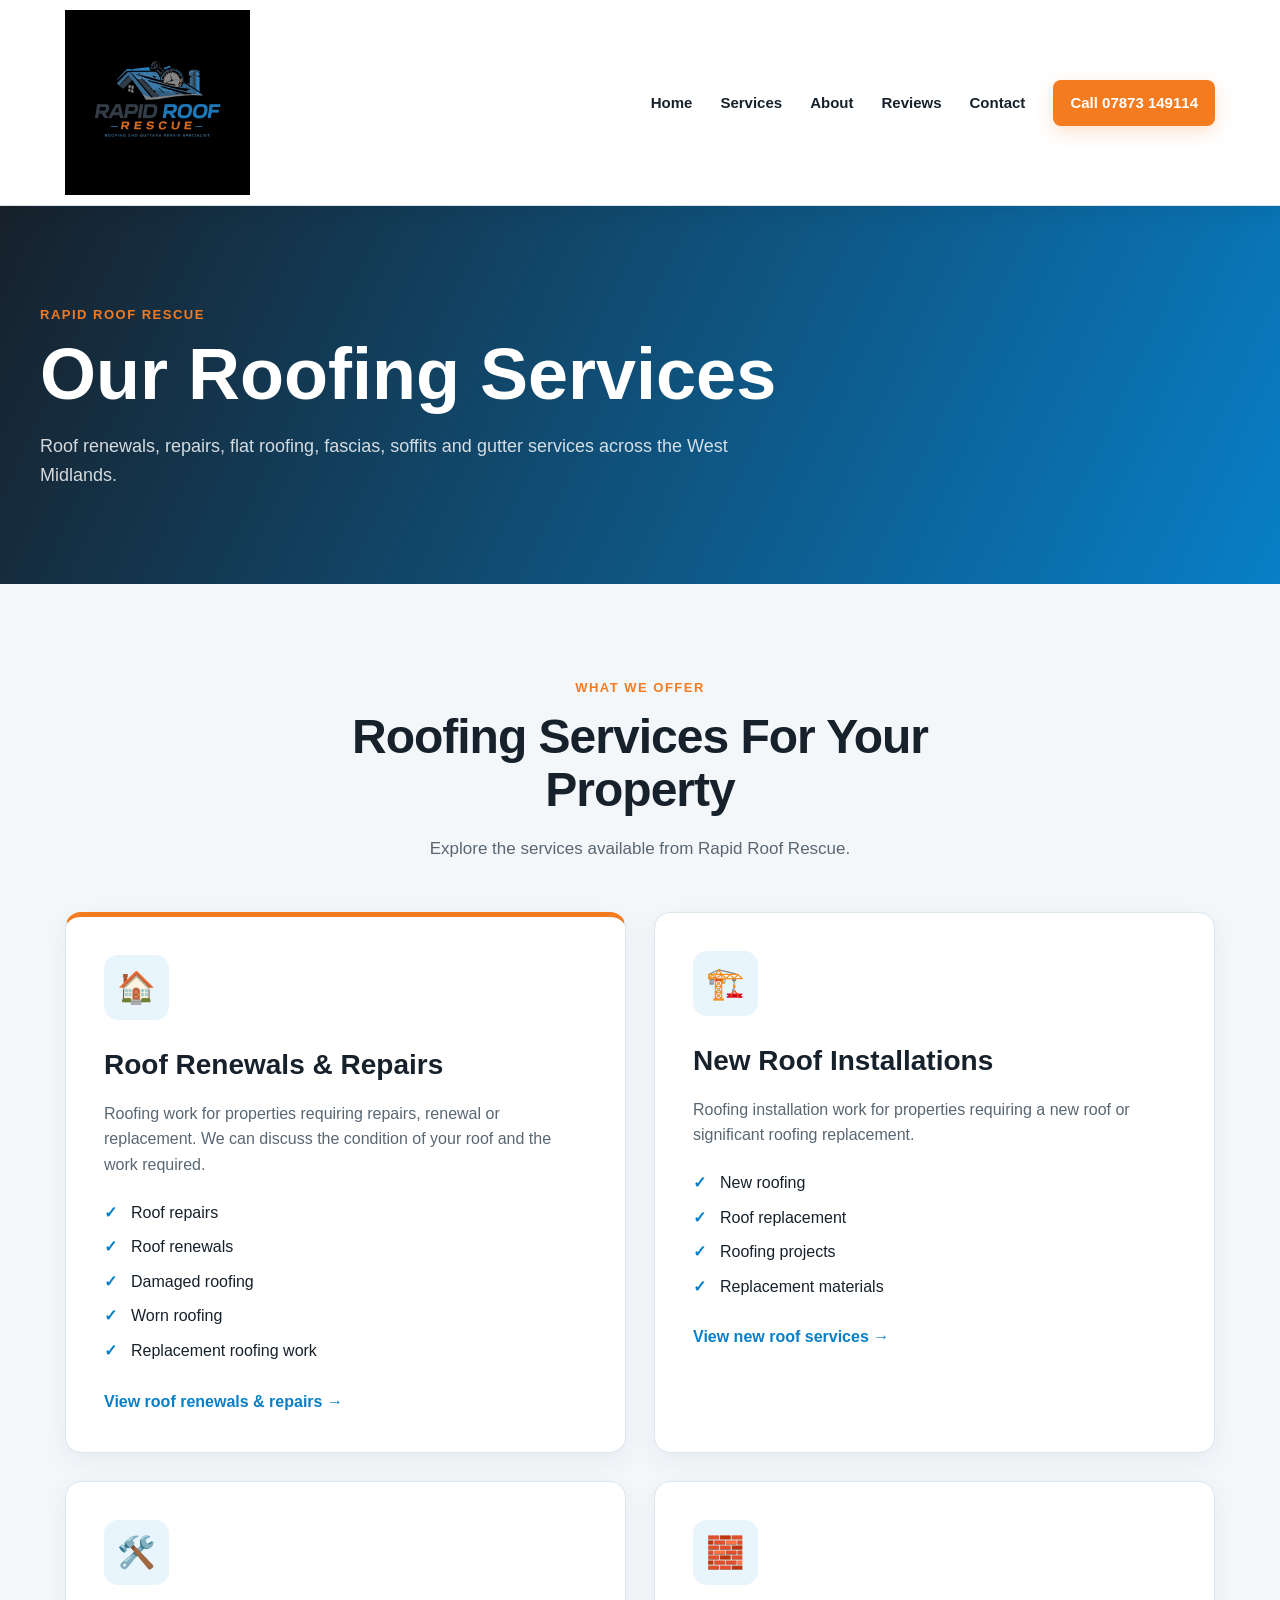
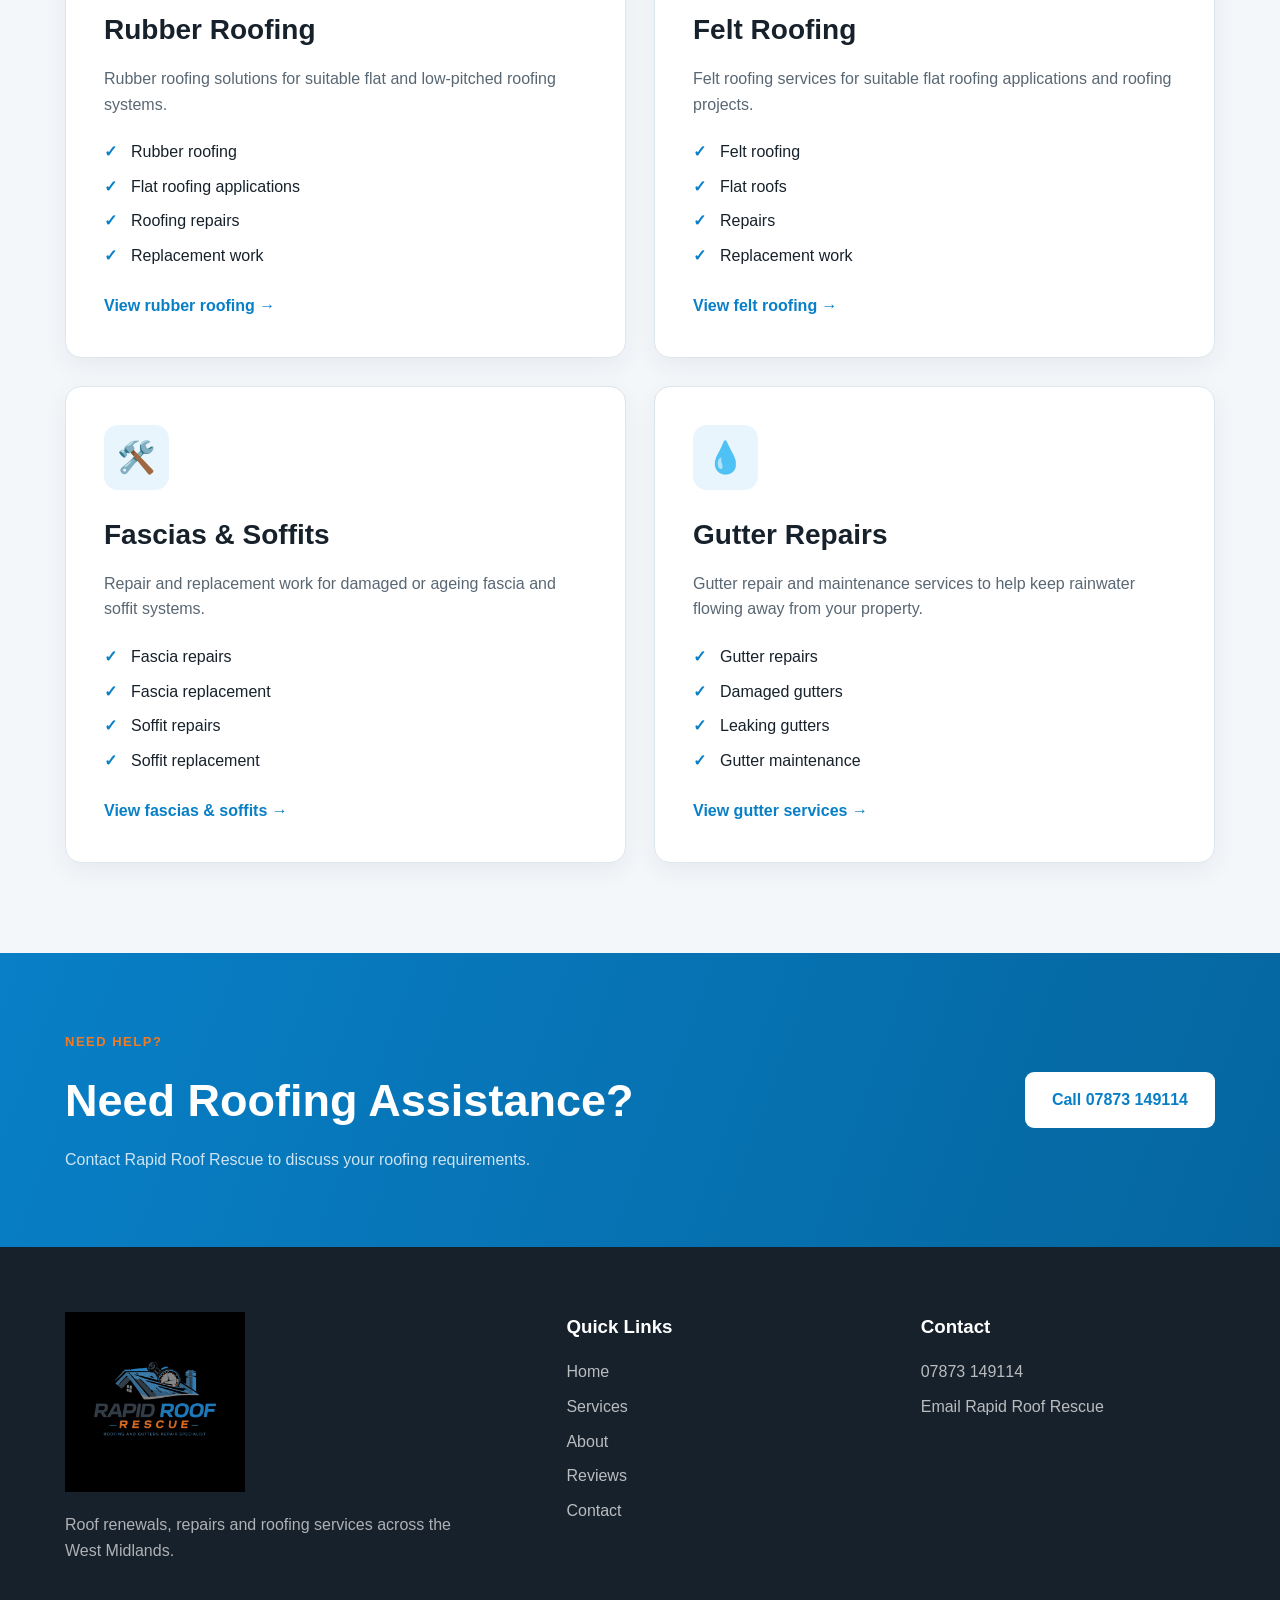
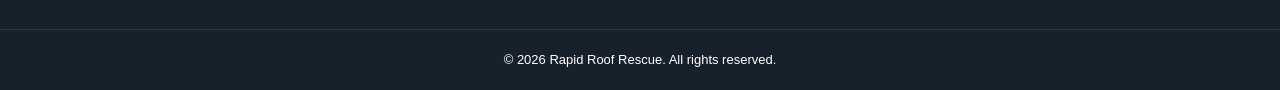
==== services.html @ 48edfb1f "Create services.html for roofing service details Added a new services page with detailed roofing ser" ====
<!DOCTYPE html>
<html lang="en">
<head>

  <meta charset="UTF-8">

  <meta
    name="viewport"
    content="width=device-width, initial-scale=1.0"
  >

  <meta
    name="description"
    content="Rapid Roof Rescue roof renewals, repairs, rubber roofing, felt roofing, fascias, soffits and gutter services across the West Midlands."
  >

  <meta
    name="theme-color"
    content="#087fc7"
  >

  <title>
    Services | Rapid Roof Rescue
  </title>

  <link rel="stylesheet" href="style.css">

  <style>

    /* ==========================================
       SERVICES PAGE
    ========================================== */

    .services-page-hero {
      background:
        linear-gradient(
          115deg,
          #17212b,
          #087fc7
        );

      color: white;

      padding: 95px 25px;
    }


    .services-page-hero-inner {
      max-width: 1200px;

      margin: auto;
    }


    .services-page-hero .section-label {
      color: #f47b20;
    }


    .services-page-hero h1 {
      font-size: clamp(42px, 7vw, 72px);

      line-height: 1;

      margin-bottom: 22px;

      max-width: 800px;
    }


    .services-page-hero p {
      max-width: 700px;

      color: rgba(255,255,255,0.82);

      font-size: 18px;
    }


    .service-detail-section {
      background: #f4f7fa;
    }


    .service-detail-grid {
      display: grid;

      grid-template-columns:
        repeat(2, 1fr);

      gap: 28px;
    }


    .service-detail-card {
      background: white;

      border: 1px solid #dce6ed;

      border-radius: 16px;

      padding: 38px;

      box-shadow:
        0 8px 25px
        rgba(23,33,43,0.06);

      transition:
        transform 0.25s ease,
        box-shadow 0.25s ease;
    }


    .service-detail-card:hover {
      transform: translateY(-6px);

      box-shadow:
        0 15px 35px
        rgba(23,33,43,0.12);
    }


    .service-detail-icon {
      width: 65px;
      height: 65px;

      display: grid;

      place-items: center;

      background: #e8f5fc;

      border-radius: 14px;

      font-size: 31px;

      margin-bottom: 23px;
    }


    .service-detail-card h2 {
      font-size: 28px;

      margin-bottom: 13px;
    }


    .service-detail-card p {
      color: #596773;

      margin-bottom: 22px;
    }


    .service-detail-card ul {
      list-style: none;

      margin-bottom: 25px;
    }


    .service-detail-card li {
      position: relative;

      padding-left: 27px;

      margin-bottom: 9px;

      color: #17212b;
    }


    .service-detail-card li::before {
      content: "✓";

      position: absolute;

      left: 0;

      color: #087fc7;

      font-weight: 900;
    }


    .service-detail-link {
      display: inline-block;

      color: #087fc7;

      font-weight: 800;
    }


    .featured-detail {
      border-top: 5px solid #f47b20;
    }


    .services-page-cta {
      background:
        linear-gradient(
          110deg,
          #087fc7,
          #05669f
        );

      color: white;
    }


    .services-page-cta-inner {
      max-width: 1200px;

      margin: auto;

      padding: 75px 25px;

      display: flex;

      align-items: center;

      justify-content: space-between;

      gap: 40px;
    }


    .services-page-cta h2 {
      font-size: clamp(30px, 5vw, 45px);

      margin-bottom: 10px;
    }


    .services-page-cta p {
      color: rgba(255,255,255,0.8);
    }


    @media (max-width: 750px) {

      .service-detail-grid {
        grid-template-columns: 1fr;
      }


      .services-page-cta-inner {
        flex-direction: column;

        align-items: flex-start;
      }


      .services-page-cta .btn {
        width: 100%;
      }

    }

  </style>

</head>


<body>


<!-- ==========================================
     HEADER
========================================== -->

<header class="site-header">

  <div class="header-inner">

    <a
      href="index.html"
      class="logo-link"
    >

      <img
        src="logo.jpeg"
        alt="Rapid Roof Rescue logo"
      >

    </a>


    <button
      class="menu-toggle"
      id="menuToggle"
      aria-label="Open menu"
      aria-expanded="false"
      aria-controls="mainNav"
    >
      ☰
    </button>


    <nav
      class="main-nav"
      id="mainNav"
    >

      <a href="index.html">
        Home
      </a>

      <a href="services.html">
        Services
      </a>

      <a href="index.html#about">
        About
      </a>

      <a href="index.html#reviews">
        Reviews
      </a>

      <a href="index.html#contact">
        Contact
      </a>

      <a
        href="tel:07873149114"
        class="nav-call"
      >
        Call 07873 149114
      </a>

    </nav>

  </div>

</header>


<!-- ==========================================
     PAGE HERO
========================================== -->

<section class="services-page-hero">

  <div class="services-page-hero-inner">

    <span class="section-label">
      RAPID ROOF RESCUE
    </span>

    <h1>
      Our Roofing Services
    </h1>

    <p>
      Roof renewals, repairs, flat roofing, fascias, soffits and
      gutter services across the West Midlands.
    </p>

  </div>

</section>


<!-- ==========================================
     SERVICES
========================================== -->

<section class="service-detail-section">

  <div class="section-container">


    <div class="section-heading">

      <span class="section-label">
        WHAT WE OFFER
      </span>

      <h2>
        Roofing Services For Your Property
      </h2>

      <p>
        Explore the services available from Rapid Roof Rescue.
      </p>

    </div>


    <div class="service-detail-grid">


      <!-- ROOF RENEWALS & REPAIRS -->

      <article
        class="service-detail-card featured-detail"
      >

        <div class="service-detail-icon">
          🏠
        </div>

        <h2>
          Roof Renewals & Repairs
        </h2>

        <p>
          Roofing work for properties requiring repairs, renewal
          or replacement. We can discuss the condition of your
          roof and the work required.
        </p>

        <ul>

          <li>
            Roof repairs
          </li>

          <li>
            Roof renewals
          </li>

          <li>
            Damaged roofing
          </li>

          <li>
            Worn roofing
          </li>

          <li>
            Replacement roofing work
          </li>

        </ul>

        <a
          href="roof-repairs.html"
          class="service-detail-link"
        >
          View roof renewals & repairs →
        </a>

      </article>


      <!-- NEW ROOFS -->

      <article class="service-detail-card">

        <div class="service-detail-icon">
          🏗️
        </div>

        <h2>
          New Roof Installations
        </h2>

        <p>
          Roofing installation work for properties requiring
          a new roof or significant roofing replacement.
        </p>

        <ul>

          <li>
            New roofing
          </li>

          <li>
            Roof replacement
          </li>

          <li>
            Roofing projects
          </li>

          <li>
            Replacement materials
          </li>

        </ul>

        <a
          href="new-roofs.html"
          class="service-detail-link"
        >
          View new roof services →
        </a>

      </article>


      <!-- RUBBER -->

      <article class="service-detail-card">

        <div class="service-detail-icon">
          🛠️
        </div>

        <h2>
          Rubber Roofing
        </h2>

        <p>
          Rubber roofing solutions for suitable flat and
          low-pitched roofing systems.
        </p>

        <ul>

          <li>
            Rubber roofing
          </li>

          <li>
            Flat roofing applications
          </li>

          <li>
            Roofing repairs
          </li>

          <li>
            Replacement work
          </li>

        </ul>

        <a
          href="rubber-roofs.html"
          class="service-detail-link"
        >
          View rubber roofing →
        </a>

      </article>


      <!-- FELT -->

      <article class="service-detail-card">

        <div class="service-detail-icon">
          🧱
        </div>

        <h2>
          Felt Roofing
        </h2>

        <p>
          Felt roofing services for suitable flat roofing
          applications and roofing projects.
        </p>

        <ul>

          <li>
            Felt roofing
          </li>

          <li>
            Flat roofs
          </li>

          <li>
            Repairs
          </li>

          <li>
            Replacement work
          </li>

        </ul>

        <a
          href="felt-roofs.html"
          class="service-detail-link"
        >
          View felt roofing →
        </a>

      </article>


      <!-- FASCIA -->

      <article class="service-detail-card">

        <div class="service-detail-icon">
          🛠️
        </div>

        <h2>
          Fascias & Soffits
        </h2>

        <p>
          Repair and replacement work for damaged or ageing
          fascia and soffit systems.
        </p>

        <ul>

          <li>
            Fascia repairs
          </li>

          <li>
            Fascia replacement
          </li>

          <li>
            Soffit repairs
          </li>

          <li>
            Soffit replacement
          </li>

        </ul>

        <a
          href="fascias-soffits.html"
          class="service-detail-link"
        >
          View fascias & soffits →
        </a>

      </article>


      <!-- GUTTERS -->

      <article class="service-detail-card">

        <div class="service-detail-icon">
          💧
        </div>

        <h2>
          Gutter Repairs
        </h2>

        <p>
          Gutter repair and maintenance services to help
          keep rainwater flowing away from your property.
        </p>

        <ul>

          <li>
            Gutter repairs
          </li>

          <li>
            Damaged gutters
          </li>

          <li>
            Leaking gutters
          </li>

          <li>
            Gutter maintenance
          </li>

        </ul>

        <a
          href="gutter-repairs.html"
          class="service-detail-link"
        >
          View gutter services →
        </a>

      </article>


    </div>

  </div>

</section>


<!-- ==========================================
     EMERGENCY
========================================== -->

<section class="services-page-cta">

  <div class="services-page-cta-inner">

    <div>

      <span class="section-label">
        NEED HELP?
      </span>

      <h2>
        Need Roofing Assistance?
      </h2>

      <p>
        Contact Rapid Roof Rescue to discuss your roofing
        requirements.
      </p>

    </div>


    <a
      href="tel:07873149114"
      class="btn btn-white"
    >
      Call 07873 149114
    </a>

  </div>

</section>


<!-- ==========================================
     FOOTER
========================================== -->

<footer class="site-footer">

  <div class="footer-inner">


    <div>

      <img
        src="logo.jpeg"
        alt="Rapid Roof Rescue"
        class="footer-logo"
      >

      <p>
        Roof renewals, repairs and roofing services across
        the West Midlands.
      </p>

    </div>


    <div class="footer-links">

      <h3>
        Quick Links
      </h3>

      <a href="index.html">
        Home
      </a>

      <a href="services.html">
        Services
      </a>

      <a href="index.html#about">
        About
      </a>

      <a href="index.html#reviews">
        Reviews
      </a>

      <a href="index.html#contact">
        Contact
      </a>

    </div>


    <div class="footer-links">

      <h3>
        Contact
      </h3>

      <a href="tel:07873149114">
        07873 149114
      </a>

      <a href="mailto:ashleybreakwell343@gmail.com">
        Email Rapid Roof Rescue
      </a>

    </div>


  </div>


  <div class="footer-bottom">

    <p>
      © 2026 Rapid Roof Rescue. All rights reserved.
    </p>

  </div>

</footer>


<!-- ==========================================
     MOBILE MENU
========================================== -->

<script>

  const menuToggle =
    document.getElementById("menuToggle");

  const mainNav =
    document.getElementById("mainNav");


  menuToggle.addEventListener(
    "click",
    function () {

      mainNav.classList.toggle("show");

      const isOpen =
        mainNav.classList.contains("show");


      menuToggle.setAttribute(
        "aria-expanded",
        isOpen ? "true" : "false"
      );


      menuToggle.setAttribute(
        "aria-label",
        isOpen ? "Close menu" : "Open menu"
      );

    }
  );


  document
    .querySelectorAll("#mainNav a")
    .forEach(function(link) {

      link.addEventListener(
        "click",
        function() {

          mainNav.classList.remove("show");

          menuToggle.setAttribute(
            "aria-expanded",
            "false"
          );

          menuToggle.setAttribute(
            "aria-label",
            "Open menu"
          );

        }
      );

    });

</script>


</body>
</html>
---- style.css ----
/* =========================================================
   RAPID ROOF RESCUE
   Main Website Styles
========================================================= */

:root {

  --blue: #087fc7;
  --blue-dark: #05669f;
  --orange: #f47b20;

  --dark: #17212b;
  --dark-2: #202d38;

  --light: #f4f7fa;
  --white: #ffffff;

  --text: #17212b;
  --muted: #596773;

  --border: #dce6ed;

  --shadow: 0 12px 35px rgba(23, 33, 43, 0.09);

  --radius: 16px;
}


/* =========================================================
   RESET
========================================================= */

* {
  box-sizing: border-box;
  margin: 0;
  padding: 0;
}


html {
  scroll-behavior: smooth;
}


body {
  font-family: Arial, Helvetica, sans-serif;
  background: var(--white);
  color: var(--text);
  line-height: 1.6;
}


img {
  max-width: 100%;
  display: block;
}


a {
  color: inherit;
  text-decoration: none;
}


button,
input,
textarea,
select {
  font: inherit;
}


/* =========================================================
   HEADER
========================================================= */

.site-header {
  position: sticky;
  top: 0;
  z-index: 1000;

  background: rgba(255, 255, 255, 0.97);

  border-bottom: 1px solid var(--border);

  box-shadow: 0 5px 20px rgba(0, 0, 0, 0.06);
}


.header-inner {
  max-width: 1200px;
  margin: auto;

  min-height: 82px;

  padding: 10px 25px;

  display: flex;
  align-items: center;
  justify-content: space-between;

  gap: 30px;
}


.logo-link img {
  width: 185px;
  height: auto;
}


.main-nav {
  display: flex;
  align-items: center;
  gap: 28px;
}


.main-nav a {
  font-size: 15px;
  font-weight: 700;
  color: var(--dark);

  transition: color 0.2s ease;
}


.main-nav a:hover {
  color: var(--blue);
}


.main-nav .nav-call {
  background: var(--orange);
  color: var(--white);

  padding: 11px 17px;

  border-radius: 8px;

  box-shadow: 0 6px 18px rgba(244, 123, 32, 0.22);
}


.main-nav .nav-call:hover {
  color: var(--white);
  background: #dd6813;
}


.menu-toggle {
  display: none;

  border: none;
  background: var(--blue);
  color: var(--white);

  width: 45px;
  height: 45px;

  border-radius: 9px;

  font-size: 25px;

  cursor: pointer;
}


/* =========================================================
   HERO
========================================================= */

.hero {
  position: relative;

  min-height: 690px;

  display: flex;
  align-items: center;

  background:
    linear-gradient(
      115deg,
      rgba(9, 30, 45, 0.95),
      rgba(8, 127, 199, 0.74)
    );

  overflow: hidden;
}


.hero::after {
  content: "";

  position: absolute;

  width: 500px;
  height: 500px;

  right: -180px;
  bottom: -220px;

  background: rgba(244, 123, 32, 0.2);

  border-radius: 50%;
}


.hero-overlay {
  position: absolute;
  inset: 0;

  background:
    linear-gradient(
      90deg,
      rgba(23, 33, 43, 0.95),
      rgba(23, 33, 43, 0.55),
      rgba(23, 33, 43, 0.15)
    );
}


.hero-content {
  position: relative;
  z-index: 2;

  width: min(1200px, 100%);

  margin: auto;

  padding: 100px 25px;
}


.hero-tag {
  display: inline-block;

  margin-bottom: 20px;

  padding: 8px 14px;

  border-left: 4px solid var(--orange);

  background: rgba(255, 255, 255, 0.1);

  color: var(--white);

  font-size: 13px;
  font-weight: 800;

  letter-spacing: 1px;
}


.hero h1 {
  max-width: 750px;

  color: var(--white);

  font-size: clamp(46px, 7vw, 82px);

  line-height: 0.98;

  margin-bottom: 22px;

  letter-spacing: -2px;
}


.hero h2 {
  max-width: 700px;

  color: var(--orange);

  font-size: clamp(24px, 4vw, 38px);

  line-height: 1.15;

  margin-bottom: 22px;
}


.hero p {
  max-width: 650px;

  color: rgba(255, 255, 255, 0.9);

  font-size: 18px;

  margin-bottom: 32px;
}


.hero-buttons {
  display: flex;
  flex-wrap: wrap;
  gap: 14px;
}


.btn {
  display: inline-flex;

  align-items: center;
  justify-content: center;

  min-height: 52px;

  padding: 13px 25px;

  border-radius: 9px;

  font-weight: 800;

  border: 2px solid transparent;

  transition:
    transform 0.2s ease,
    background 0.2s ease,
    box-shadow 0.2s ease;
}


.btn:hover {
  transform: translateY(-2px);
}


.btn-primary {
  background: var(--orange);
  color: var(--white);

  box-shadow: 0 10px 25px rgba(244, 123, 32, 0.25);
}


.btn-primary:hover {
  background: #dd6813;
}


.btn-secondary {
  background: var(--white);
  color: var(--dark);
}


.btn-secondary:hover {
  background: #edf3f7;
}


.btn-white {
  background: var(--white);
  color: var(--blue);
}


.hero-trust {
  margin-top: 55px;

  display: flex;
  flex-wrap: wrap;

  gap: 40px;
}


.hero-trust div {
  display: flex;
  flex-direction: column;
}


.hero-trust strong {
  color: var(--white);

  font-size: 18px;
}


.hero-trust span {
  color: rgba(255, 255, 255, 0.72);

  font-size: 13px;
}


/* =========================================================
   GENERAL SECTIONS
========================================================= */

.section-container {
  width: min(1200px, 100%);

  margin: auto;

  padding: 90px 25px;
}


.section-heading {
  max-width: 720px;

  margin: 0 auto 50px;

  text-align: center;
}


.section-label {
  display: inline-block;

  color: var(--orange);

  font-size: 13px;

  font-weight: 900;

  letter-spacing: 1.5px;

  margin-bottom: 12px;
}


.section-heading h2,
.intro-text h2,
.about-section h2,
.emergency-section h2 {
  font-size: clamp(32px, 5vw, 48px);

  line-height: 1.1;

  margin-bottom: 18px;

  letter-spacing: -1px;
}


.section-heading p,
.intro-text p {
  color: var(--muted);

  font-size: 17px;
}


/* =========================================================
   INTRO
========================================================= */

.intro-section {
  background: var(--white);
}


.intro-section .section-container {
  display: grid;

  grid-template-columns: 1.5fr 1fr;

  gap: 70px;

  align-items: center;
}


.intro-text p {
  margin-bottom: 18px;
}


.text-link {
  display: inline-block;

  margin-top: 10px;

  color: var(--blue);

  font-weight: 800;
}


.intro-card {
  padding: 40px;

  background: var(--light);

  border: 1px solid var(--border);

  border-radius: var(--radius);

  box-shadow: var(--shadow);
}


.intro-icon {
  width: 65px;
  height: 65px;

  display: grid;
  place-items: center;

  background: var(--blue);

  border-radius: 15px;

  font-size: 30px;

  margin-bottom: 25px;
}


.intro-card h3 {
  font-size: 26px;

  margin-bottom: 12px;
}


.intro-card p {
  color: var(--muted);

  margin-bottom: 18px;
}


.card-link {
  color: var(--blue);

  font-weight: 800;
}


/* =========================================================
   SERVICES
========================================================= */

.services-section {
  background: var(--light);
}


.services-grid {
  display: grid;

  grid-template-columns: repeat(3, 1fr);

  gap: 22px;
}


.service-card {
  background: var(--white);

  padding: 32px;

  border: 1px solid var(--border);

  border-radius: var(--radius);

  box-shadow: 0 7px 25px rgba(23, 33, 43, 0.05);

  transition:
    transform 0.25s ease,
    box-shadow 0.25s ease;
}


.service-card:hover {
  transform: translateY(-6px);

  box-shadow: var(--shadow);
}


.featured-service {
  border-top: 4px solid var(--orange);
}


.service-icon {
  width: 58px;
  height: 58px;

  display: grid;
  place-items: center;

  background: #e8f5fc;

  border-radius: 13px;

  font-size: 27px;

  margin-bottom: 22px;
}


.service-card h3 {
  font-size: 22px;

  margin-bottom: 12px;
}


.service-card p {
  color: var(--muted);

  margin-bottom: 20px;
}


.service-card a {
  color: var(--blue);

  font-weight: 800;
}


.emergency-card {
  border-top: 4px solid var(--orange);
}


.services-button {
  text-align: center;

  margin-top: 45px;
}


/* =========================================================
   WHY SECTION
========================================================= */

.why-section {
  background: var(--white);
}


.why-grid {
  display: grid;

  grid-template-columns: repeat(4, 1fr);

  gap: 20px;
}


.why-card {
  padding: 30px;

  border: 1px solid var(--border);

  border-radius: var(--radius);
}


.why-card span {
  display: block;

  color: var(--orange);

  font-size: 14px;

  font-weight: 900;

  margin-bottom: 20px;
}


.why-card h3 {
  font-size: 21px;

  margin-bottom: 10px;
}


.why-card p {
  color: var(--muted);
}


/* =========================================================
   ABOUT
========================================================= */

.about-section {
  background: var(--light);
}


.about-grid {
  display: grid;

  grid-template-columns: 1.3fr 1fr;

  gap: 70px;

  align-items: center;
}


.about-section p {
  color: var(--muted);

  margin-bottom: 18px;

  font-size: 17px;
}


.about-section .btn {
  margin-top: 10px;
}


.about-highlight {
  background: var(--dark);

  color: var(--white);

  padding: 40px;

  border-radius: var(--radius);

  box-shadow: var(--shadow);
}


.highlight-icon {
  font-size: 35px;

  margin-bottom: 15px;
}


.about-highlight h3 {
  font-size: 30px;

  margin-bottom: 8px;
}


.about-highlight p {
  color: rgba(255, 255, 255, 0.7);
}


.area-list {
  display: flex;

  flex-wrap: wrap;

  gap: 8px;

  margin-top: 25px;
}


.area-list span {
  padding: 7px 10px;

  background: rgba(255, 255, 255, 0.08);

  border-radius: 6px;

  color: var(--white);

  font-size: 13px;
}


/* =========================================================
   PROCESS
========================================================= */

.process-section {
  background: var(--white);
}


.process-grid {
  display: grid;

  grid-template-columns: repeat(3, 1fr);

  gap: 25px;
}


.process-card {
  position: relative;

  padding: 35px;

  border: 1px solid var(--border);

  border-radius: var(--radius);
}


.process-number {
  display: grid;

  place-items: center;

  width: 45px;
  height: 45px;

  background: var(--blue);

  color: var(--white);

  border-radius: 50%;

  font-weight: 900;

  margin-bottom: 22px;
}


.process-card h3 {
  font-size: 22px;

  margin-bottom: 10px;
}


.process-card p {
  color: var(--muted);
}


/* =========================================================
   REVIEWS
========================================================= */

.reviews-section {
  background: var(--light);
}


.review-form-wrapper {
  max-width: 850px;

  margin: auto;

  background: var(--white);

  padding: 40px;

  border-radius: var(--radius);

  border: 1px solid var(--border);

  box-shadow: var(--shadow);
}


.form-row {
  display: grid;

  grid-template-columns: 1fr 1fr;

  gap: 20px;
}


.form-group {
  margin-bottom: 20px;
}


.form-group label {
  display: block;

  margin-bottom: 7px;

  font-weight: 800;
}


.form-group input,
.form-group select,
.form-group textarea {
  width: 100%;

  border: 1px solid var(--border);

  border-radius: 8px;

  padding: 13px 14px;

  background: var(--white);

  color: var(--text);

  outline: none;
}


.form-group input:focus,
.form-group select:focus,
.form-group textarea:focus {
  border-color: var(--blue);

  box-shadow: 0 0 0 3px rgba(8, 127, 199, 0.1);
}


.form-group textarea {
  resize: vertical;
}


/* =========================================================
   EMERGENCY
========================================================= */

.emergency-section {
  background:
    linear-gradient(
      110deg,
      var(--blue),
      #05669f
    );

  color: var(--white);
}


.emergency-inner {
  display: flex;

  align-items: center;

  justify-content: space-between;

  gap: 40px;
}


.emergency-section .section-label {
  color: var(--orange);
}


.emergency-section h2 {
  margin-bottom: 10px;
}


.emergency-section p {
  color: rgba(255, 255, 255, 0.8);
}


/* =========================================================
   CONTACT
========================================================= */

.contact-section {
  background: var(--white);
}


.contact-grid {
  display: grid;

  grid-template-columns: repeat(3, 1fr);

  gap: 22px;
}


.contact-card {
  padding: 35px;

  border: 1px solid var(--border);

  border-radius: var(--radius);

  text-align: center;

  transition:
    transform 0.2s ease,
    box-shadow 0.2s ease;
}


.contact-card:hover {
  transform: translateY(-5px);

  box-shadow: var(--shadow);
}


.contact-icon {
  display: block;

  font-size: 32px;

  margin-bottom: 15px;
}


.contact-card h3 {
  font-size: 21px;

  margin-bottom: 7px;
}


.contact-card p {
  color: var(--muted);

  word-break: break-word;
}


/* =========================================================
   FOOTER
========================================================= */

.site-footer {
  background: var(--dark);

  color: var(--white);
}


.footer-inner {
  width: min(1200px, 100%);

  margin: auto;

  padding: 65px 25px;

  display: grid;

  grid-template-columns: 1.5fr 1fr 1fr;

  gap: 60px;
}


.footer-logo {
  width: 180px;

  margin-bottom: 20px;
}


.footer-inner p {
  max-width: 400px;

  color: rgba(255, 255, 255, 0.65);
}


.footer-links {
  display: flex;

  flex-direction: column;

  align-items: flex-start;

  gap: 9px;
}


.footer-links h3 {
  margin-bottom: 8px;
}


.footer-links a {
  color: rgba(255, 255, 255, 0.7);

  transition: color 0.2s ease;
}


.footer-links a:hover {
  color: var(--orange);
}


.footer-bottom {
  border-top: 1px solid rgba(255, 255, 255, 0.1);

  text-align: center;

  padding: 20px 25px;
}


.footer-bottom p {
  max-width: none;

  font-size: 13px;
}


/* =========================================================
   MOBILE
========================================================= */

@media (max-width: 850px) {

  .header-inner {
    min-height: 70px;

    padding: 10px 18px;
  }


  .logo-link img {
    width: 155px;
  }


  .menu-toggle {
    display: block;
  }


  .main-nav {
    position: absolute;

    top: 70px;
    left: 0;
    right: 0;

    display: none;

    flex-direction: column;

    align-items: stretch;

    gap: 0;

    background: var(--white);

    border-bottom: 1px solid var(--border);

    box-shadow: 0 12px 25px rgba(0, 0, 0, 0.08);

    padding: 10px 18px 18px;
  }


  .main-nav.show {
    display: flex;
  }


  .main-nav a {
    padding: 14px 5px;

    border-bottom: 1px solid var(--border);
  }


  .main-nav .nav-call {
    margin-top: 10px;

    text-align: center;

    border: none;
  }


  .hero {
    min-height: 650px;
  }


  .hero-content {
    padding: 80px 20px;
  }


  .hero h1 {
    font-size: clamp(44px, 14vw, 65px);
  }


  .hero h2 {
    font-size: 27px;
  }


  .hero p {
    font-size: 16px;
  }


  .hero-trust {
    gap: 22px;

    margin-top: 40px;
  }


  .section-container {
    padding: 70px 20px;
  }


  .intro-section .section-container,
  .about-grid {
    grid-template-columns: 1fr;

    gap: 35px;
  }


  .services-grid {
    grid-template-columns: 1fr 1fr;
  }


  .why-grid {
    grid-template-columns: 1fr 1fr;
  }


  .process-grid {
    grid-template-columns: 1fr;
  }


  .contact-grid {
    grid-template-columns: 1fr;
  }


  .footer-inner {
    grid-template-columns: 1fr 1fr;

    gap: 40px;
  }


  .emergency-inner {
    flex-direction: column;

    align-items: flex-start;
  }

}


@media (max-width: 600px) {

  .hero-buttons {
    flex-direction: column;

    align-items: stretch;
  }


  .hero-buttons .btn {
    width: 100%;
  }


  .hero-trust {
    display: grid;

    grid-template-columns: 1fr 1fr;
  }


  .services-grid,
  .why-grid,
  .form-row,
  .footer-inner {
    grid-template-columns: 1fr;
  }


  .review-form-wrapper {
    padding: 25px 20px;
  }


  .intro-card {
    padding: 30px;
  }


  .service-card {
    padding: 27px;
  }


  .emergency-section .btn {
    width: 100%;
  }

}


/* =========================================================
   ACCESSIBILITY
========================================================= */

a:focus-visible,
button:focus-visible,
input:focus-visible,
textarea:focus-visible,
select:focus-visible {
  outline: 3px solid rgba(244, 123, 32, 0.55);

  outline-offset: 3px;
}
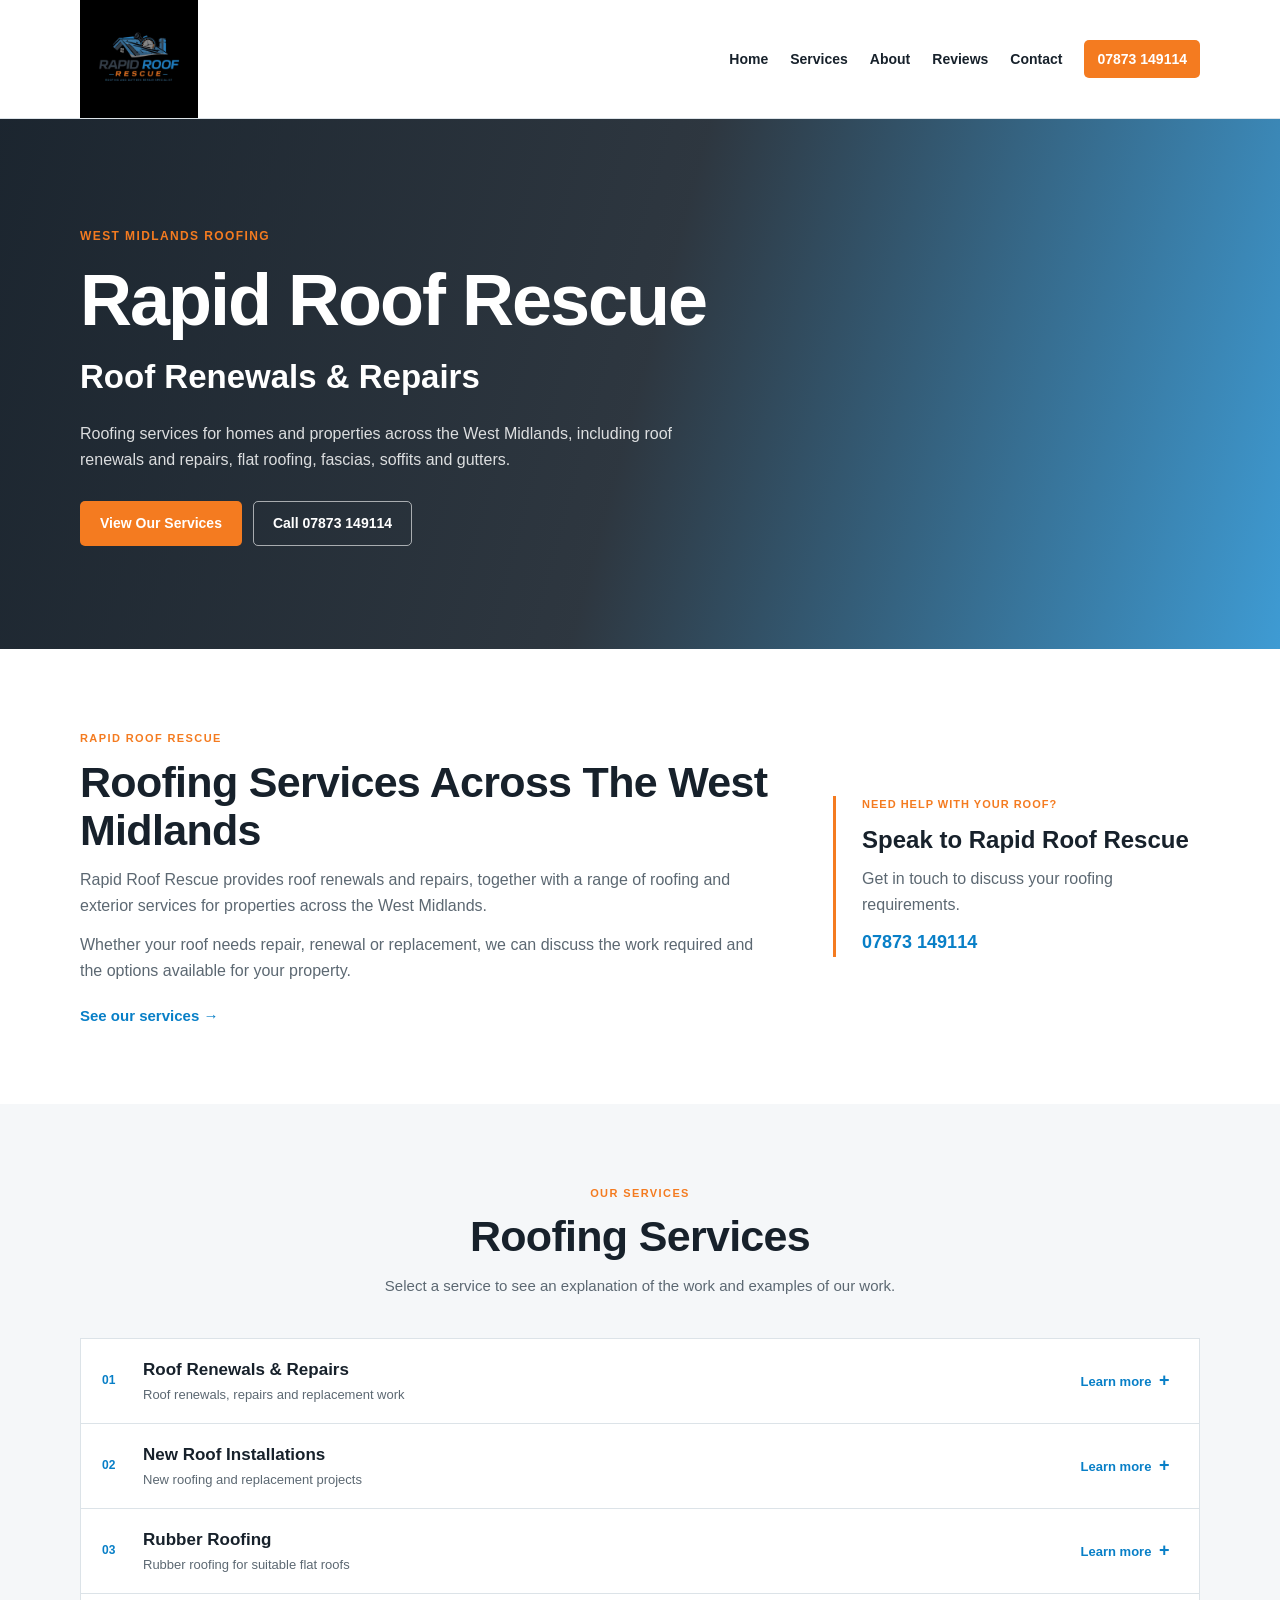
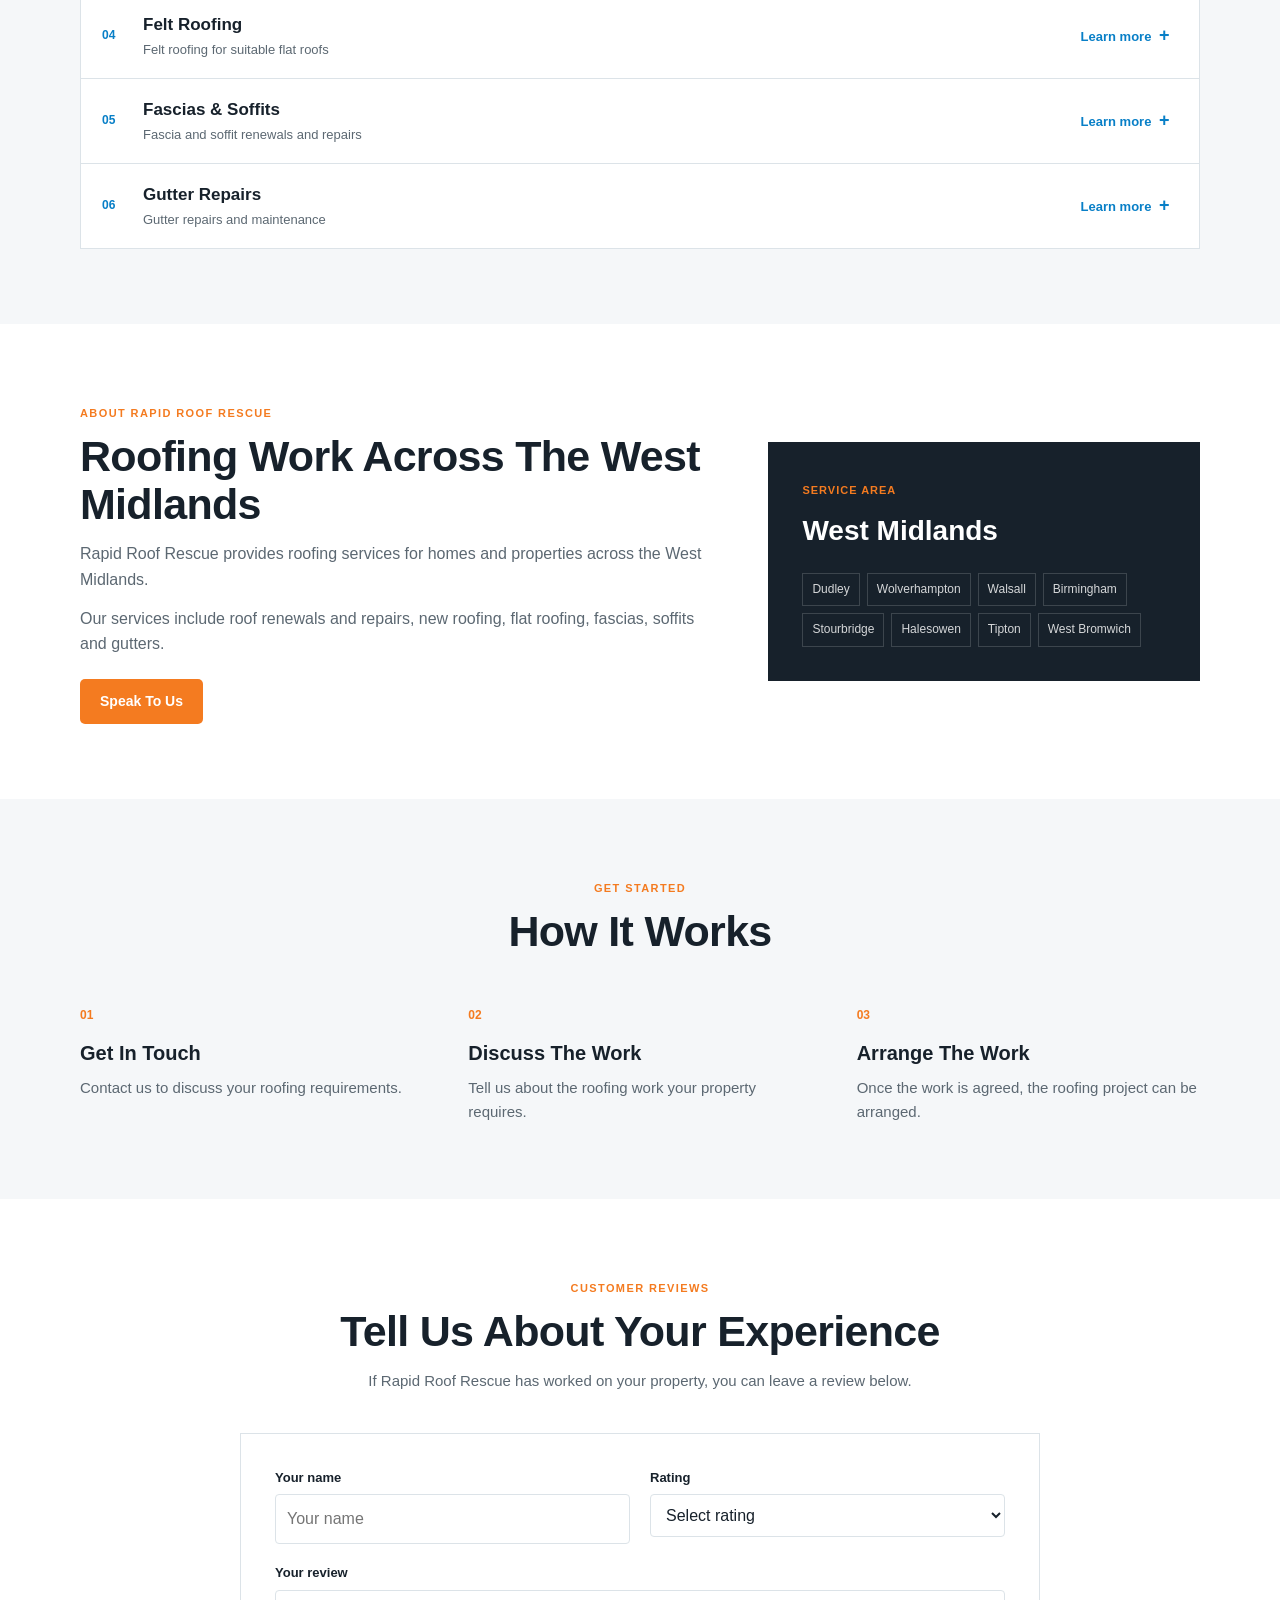
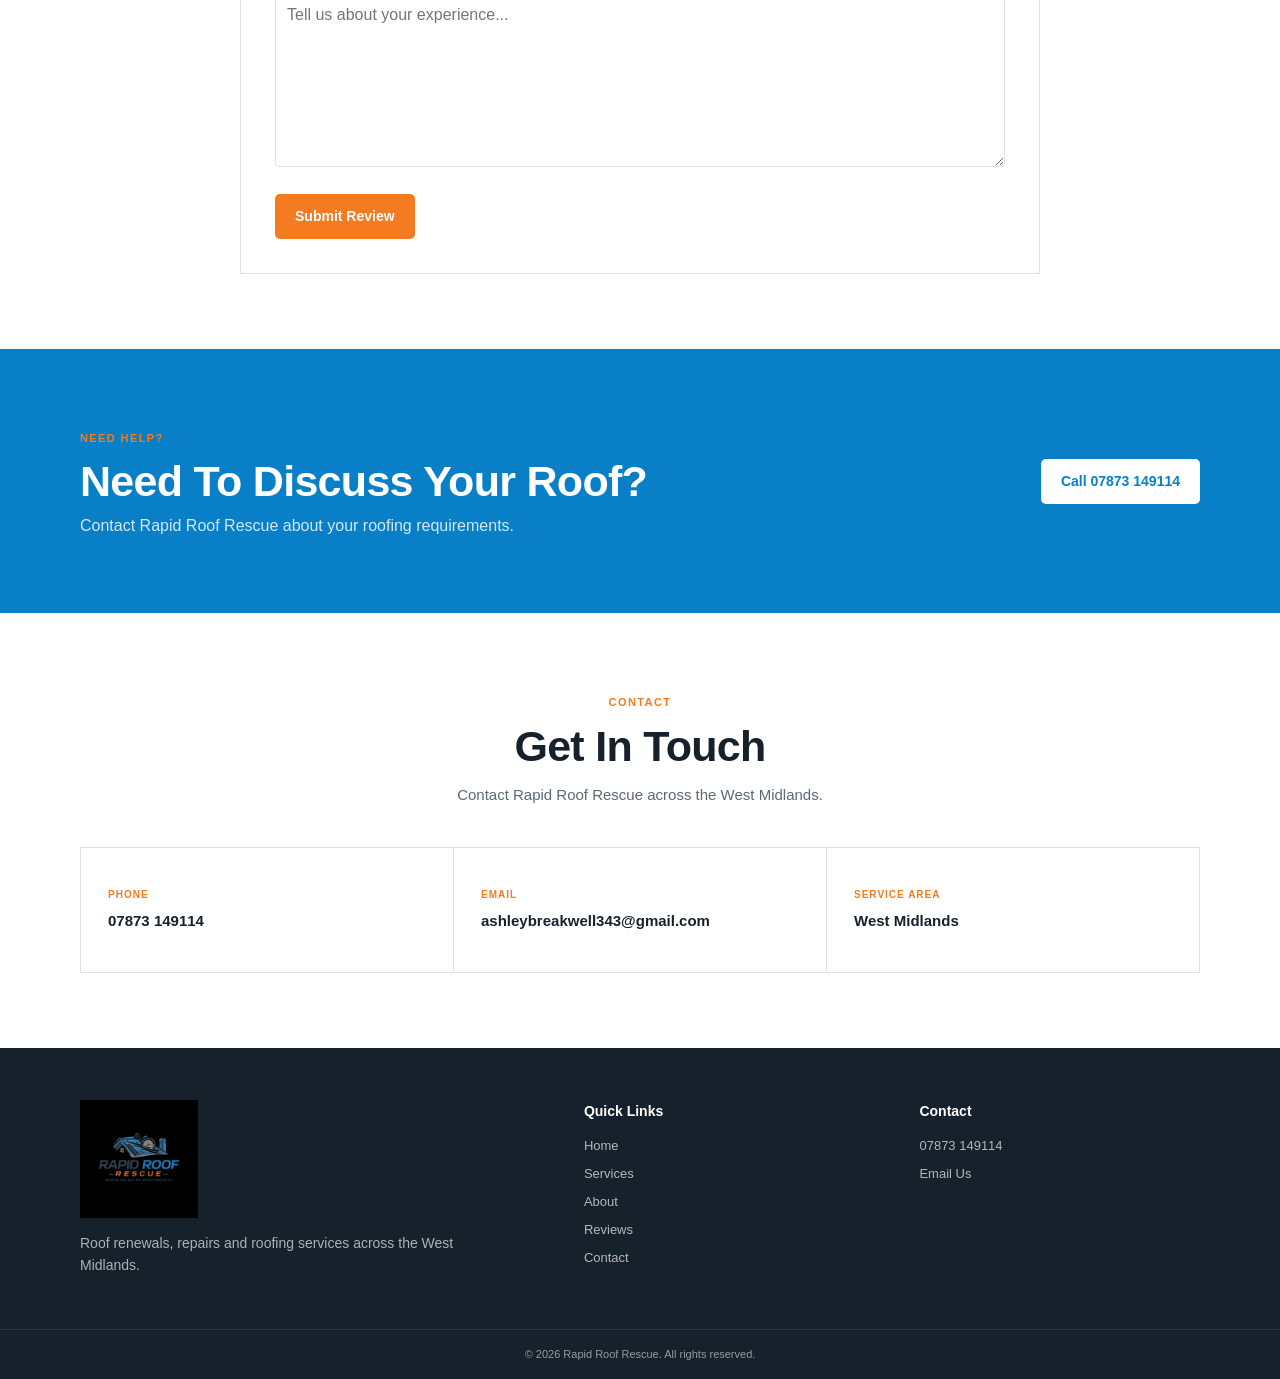
==== commit edf054de: "Update services.html with redirect and service link Removed meta tags and styles, added redirect scr" ====
--- a/services.html
+++ b/services.html
@@ -10,872 +10,29 @@
   >
 
   <meta
-    name="description"
-    content="Rapid Roof Rescue roof renewals, repairs, rubber roofing, felt roofing, fascias, soffits and gutter services across the West Midlands."
+    http-equiv="refresh"
+    content="0; url=index.html#services"
   >
 
-  <meta
-    name="theme-color"
-    content="#087fc7"
-  >
+  <title>Services | Rapid Roof Rescue</title>
 
-  <title>
-    Services | Rapid Roof Rescue
-  </title>
-
-  <link rel="stylesheet" href="style.css">
-
-  <style>
-
-    /* ==========================================
-       SERVICES PAGE
-    ========================================== */
-
-    .services-page-hero {
-      background:
-        linear-gradient(
-          115deg,
-          #17212b,
-          #087fc7
-        );
-
-      color: white;
-
-      padding: 95px 25px;
-    }
-
-
-    .services-page-hero-inner {
-      max-width: 1200px;
-
-      margin: auto;
-    }
-
-
-    .services-page-hero .section-label {
-      color: #f47b20;
-    }
-
-
-    .services-page-hero h1 {
-      font-size: clamp(42px, 7vw, 72px);
-
-      line-height: 1;
-
-      margin-bottom: 22px;
-
-      max-width: 800px;
-    }
-
-
-    .services-page-hero p {
-      max-width: 700px;
-
-      color: rgba(255,255,255,0.82);
-
-      font-size: 18px;
-    }
-
-
-    .service-detail-section {
-      background: #f4f7fa;
-    }
-
-
-    .service-detail-grid {
-      display: grid;
-
-      grid-template-columns:
-        repeat(2, 1fr);
-
-      gap: 28px;
-    }
-
-
-    .service-detail-card {
-      background: white;
-
-      border: 1px solid #dce6ed;
-
-      border-radius: 16px;
-
-      padding: 38px;
-
-      box-shadow:
-        0 8px 25px
-        rgba(23,33,43,0.06);
-
-      transition:
-        transform 0.25s ease,
-        box-shadow 0.25s ease;
-    }
-
-
-    .service-detail-card:hover {
-      transform: translateY(-6px);
-
-      box-shadow:
-        0 15px 35px
-        rgba(23,33,43,0.12);
-    }
-
-
-    .service-detail-icon {
-      width: 65px;
-      height: 65px;
-
-      display: grid;
-
-      place-items: center;
-
-      background: #e8f5fc;
-
-      border-radius: 14px;
-
-      font-size: 31px;
-
-      margin-bottom: 23px;
-    }
-
-
-    .service-detail-card h2 {
-      font-size: 28px;
-
-      margin-bottom: 13px;
-    }
-
-
-    .service-detail-card p {
-      color: #596773;
-
-      margin-bottom: 22px;
-    }
-
-
-    .service-detail-card ul {
-      list-style: none;
-
-      margin-bottom: 25px;
-    }
-
-
-    .service-detail-card li {
-      position: relative;
-
-      padding-left: 27px;
-
-      margin-bottom: 9px;
-
-      color: #17212b;
-    }
-
-
-    .service-detail-card li::before {
-      content: "✓";
-
-      position: absolute;
-
-      left: 0;
-
-      color: #087fc7;
-
-      font-weight: 900;
-    }
-
-
-    .service-detail-link {
-      display: inline-block;
-
-      color: #087fc7;
-
-      font-weight: 800;
-    }
-
-
-    .featured-detail {
-      border-top: 5px solid #f47b20;
-    }
-
-
-    .services-page-cta {
-      background:
-        linear-gradient(
-          110deg,
-          #087fc7,
-          #05669f
-        );
-
-      color: white;
-    }
-
-
-    .services-page-cta-inner {
-      max-width: 1200px;
-
-      margin: auto;
-
-      padding: 75px 25px;
-
-      display: flex;
-
-      align-items: center;
-
-      justify-content: space-between;
-
-      gap: 40px;
-    }
-
-
-    .services-page-cta h2 {
-      font-size: clamp(30px, 5vw, 45px);
-
-      margin-bottom: 10px;
-    }
-
-
-    .services-page-cta p {
-      color: rgba(255,255,255,0.8);
-    }
-
-
-    @media (max-width: 750px) {
-
-      .service-detail-grid {
-        grid-template-columns: 1fr;
-      }
-
-
-      .services-page-cta-inner {
-        flex-direction: column;
-
-        align-items: flex-start;
-      }
-
-
-      .services-page-cta .btn {
-        width: 100%;
-      }
-
-    }
-
-  </style>
+  <script>
+    window.location.replace("index.html#services");
+  </script>
 
 </head>
 
-
 <body>
 
+  <p>
+    Taking you to Rapid Roof Rescue services...
+  </p>
 
-<!-- ==========================================
-     HEADER
-========================================== -->
-
-<header class="site-header">
-
-  <div class="header-inner">
-
-    <a
-      href="index.html"
-      class="logo-link"
-    >
-
-      <img
-        src="logo.jpeg"
-        alt="Rapid Roof Rescue logo"
-      >
-
+  <p>
+    <a href="index.html#services">
+      View our services
     </a>
-
-
-    <button
-      class="menu-toggle"
-      id="menuToggle"
-      aria-label="Open menu"
-      aria-expanded="false"
-      aria-controls="mainNav"
-    >
-      ☰
-    </button>
-
-
-    <nav
-      class="main-nav"
-      id="mainNav"
-    >
-
-      <a href="index.html">
-        Home
-      </a>
-
-      <a href="services.html">
-        Services
-      </a>
-
-      <a href="index.html#about">
-        About
-      </a>
-
-      <a href="index.html#reviews">
-        Reviews
-      </a>
-
-      <a href="index.html#contact">
-        Contact
-      </a>
-
-      <a
-        href="tel:07873149114"
-        class="nav-call"
-      >
-        Call 07873 149114
-      </a>
-
-    </nav>
-
-  </div>
-
-</header>
-
-
-<!-- ==========================================
-     PAGE HERO
-========================================== -->
-
-<section class="services-page-hero">
-
-  <div class="services-page-hero-inner">
-
-    <span class="section-label">
-      RAPID ROOF RESCUE
-    </span>
-
-    <h1>
-      Our Roofing Services
-    </h1>
-
-    <p>
-      Roof renewals, repairs, flat roofing, fascias, soffits and
-      gutter services across the West Midlands.
-    </p>
-
-  </div>
-
-</section>
-
-
-<!-- ==========================================
-     SERVICES
-========================================== -->
-
-<section class="service-detail-section">
-
-  <div class="section-container">
-
-
-    <div class="section-heading">
-
-      <span class="section-label">
-        WHAT WE OFFER
-      </span>
-
-      <h2>
-        Roofing Services For Your Property
-      </h2>
-
-      <p>
-        Explore the services available from Rapid Roof Rescue.
-      </p>
-
-    </div>
-
-
-    <div class="service-detail-grid">
-
-
-      <!-- ROOF RENEWALS & REPAIRS -->
-
-      <article
-        class="service-detail-card featured-detail"
-      >
-
-        <div class="service-detail-icon">
-          🏠
-        </div>
-
-        <h2>
-          Roof Renewals & Repairs
-        </h2>
-
-        <p>
-          Roofing work for properties requiring repairs, renewal
-          or replacement. We can discuss the condition of your
-          roof and the work required.
-        </p>
-
-        <ul>
-
-          <li>
-            Roof repairs
-          </li>
-
-          <li>
-            Roof renewals
-          </li>
-
-          <li>
-            Damaged roofing
-          </li>
-
-          <li>
-            Worn roofing
-          </li>
-
-          <li>
-            Replacement roofing work
-          </li>
-
-        </ul>
-
-        <a
-          href="roof-repairs.html"
-          class="service-detail-link"
-        >
-          View roof renewals & repairs →
-        </a>
-
-      </article>
-
-
-      <!-- NEW ROOFS -->
-
-      <article class="service-detail-card">
-
-        <div class="service-detail-icon">
-          🏗️
-        </div>
-
-        <h2>
-          New Roof Installations
-        </h2>
-
-        <p>
-          Roofing installation work for properties requiring
-          a new roof or significant roofing replacement.
-        </p>
-
-        <ul>
-
-          <li>
-            New roofing
-          </li>
-
-          <li>
-            Roof replacement
-          </li>
-
-          <li>
-            Roofing projects
-          </li>
-
-          <li>
-            Replacement materials
-          </li>
-
-        </ul>
-
-        <a
-          href="new-roofs.html"
-          class="service-detail-link"
-        >
-          View new roof services →
-        </a>
-
-      </article>
-
-
-      <!-- RUBBER -->
-
-      <article class="service-detail-card">
-
-        <div class="service-detail-icon">
-          🛠️
-        </div>
-
-        <h2>
-          Rubber Roofing
-        </h2>
-
-        <p>
-          Rubber roofing solutions for suitable flat and
-          low-pitched roofing systems.
-        </p>
-
-        <ul>
-
-          <li>
-            Rubber roofing
-          </li>
-
-          <li>
-            Flat roofing applications
-          </li>
-
-          <li>
-            Roofing repairs
-          </li>
-
-          <li>
-            Replacement work
-          </li>
-
-        </ul>
-
-        <a
-          href="rubber-roofs.html"
-          class="service-detail-link"
-        >
-          View rubber roofing →
-        </a>
-
-      </article>
-
-
-      <!-- FELT -->
-
-      <article class="service-detail-card">
-
-        <div class="service-detail-icon">
-          🧱
-        </div>
-
-        <h2>
-          Felt Roofing
-        </h2>
-
-        <p>
-          Felt roofing services for suitable flat roofing
-          applications and roofing projects.
-        </p>
-
-        <ul>
-
-          <li>
-            Felt roofing
-          </li>
-
-          <li>
-            Flat roofs
-          </li>
-
-          <li>
-            Repairs
-          </li>
-
-          <li>
-            Replacement work
-          </li>
-
-        </ul>
-
-        <a
-          href="felt-roofs.html"
-          class="service-detail-link"
-        >
-          View felt roofing →
-        </a>
-
-      </article>
-
-
-      <!-- FASCIA -->
-
-      <article class="service-detail-card">
-
-        <div class="service-detail-icon">
-          🛠️
-        </div>
-
-        <h2>
-          Fascias & Soffits
-        </h2>
-
-        <p>
-          Repair and replacement work for damaged or ageing
-          fascia and soffit systems.
-        </p>
-
-        <ul>
-
-          <li>
-            Fascia repairs
-          </li>
-
-          <li>
-            Fascia replacement
-          </li>
-
-          <li>
-            Soffit repairs
-          </li>
-
-          <li>
-            Soffit replacement
-          </li>
-
-        </ul>
-
-        <a
-          href="fascias-soffits.html"
-          class="service-detail-link"
-        >
-          View fascias & soffits →
-        </a>
-
-      </article>
-
-
-      <!-- GUTTERS -->
-
-      <article class="service-detail-card">
-
-        <div class="service-detail-icon">
-          💧
-        </div>
-
-        <h2>
-          Gutter Repairs
-        </h2>
-
-        <p>
-          Gutter repair and maintenance services to help
-          keep rainwater flowing away from your property.
-        </p>
-
-        <ul>
-
-          <li>
-            Gutter repairs
-          </li>
-
-          <li>
-            Damaged gutters
-          </li>
-
-          <li>
-            Leaking gutters
-          </li>
-
-          <li>
-            Gutter maintenance
-          </li>
-
-        </ul>
-
-        <a
-          href="gutter-repairs.html"
-          class="service-detail-link"
-        >
-          View gutter services →
-        </a>
-
-      </article>
-
-
-    </div>
-
-  </div>
-
-</section>
-
-
-<!-- ==========================================
-     EMERGENCY
-========================================== -->
-
-<section class="services-page-cta">
-
-  <div class="services-page-cta-inner">
-
-    <div>
-
-      <span class="section-label">
-        NEED HELP?
-      </span>
-
-      <h2>
-        Need Roofing Assistance?
-      </h2>
-
-      <p>
-        Contact Rapid Roof Rescue to discuss your roofing
-        requirements.
-      </p>
-
-    </div>
-
-
-    <a
-      href="tel:07873149114"
-      class="btn btn-white"
-    >
-      Call 07873 149114
-    </a>
-
-  </div>
-
-</section>
-
-
-<!-- ==========================================
-     FOOTER
-========================================== -->
-
-<footer class="site-footer">
-
-  <div class="footer-inner">
-
-
-    <div>
-
-      <img
-        src="logo.jpeg"
-        alt="Rapid Roof Rescue"
-        class="footer-logo"
-      >
-
-      <p>
-        Roof renewals, repairs and roofing services across
-        the West Midlands.
-      </p>
-
-    </div>
-
-
-    <div class="footer-links">
-
-      <h3>
-        Quick Links
-      </h3>
-
-      <a href="index.html">
-        Home
-      </a>
-
-      <a href="services.html">
-        Services
-      </a>
-
-      <a href="index.html#about">
-        About
-      </a>
-
-      <a href="index.html#reviews">
-        Reviews
-      </a>
-
-      <a href="index.html#contact">
-        Contact
-      </a>
-
-    </div>
-
-
-    <div class="footer-links">
-
-      <h3>
-        Contact
-      </h3>
-
-      <a href="tel:07873149114">
-        07873 149114
-      </a>
-
-      <a href="mailto:ashleybreakwell343@gmail.com">
-        Email Rapid Roof Rescue
-      </a>
-
-    </div>
-
-
-  </div>
-
-
-  <div class="footer-bottom">
-
-    <p>
-      © 2026 Rapid Roof Rescue. All rights reserved.
-    </p>
-
-  </div>
-
-</footer>
-
-
-<!-- ==========================================
-     MOBILE MENU
-========================================== -->
-
-<script>
-
-  const menuToggle =
-    document.getElementById("menuToggle");
-
-  const mainNav =
-    document.getElementById("mainNav");
-
-
-  menuToggle.addEventListener(
-    "click",
-    function () {
-
-      mainNav.classList.toggle("show");
-
-      const isOpen =
-        mainNav.classList.contains("show");
-
-
-      menuToggle.setAttribute(
-        "aria-expanded",
-        isOpen ? "true" : "false"
-      );
-
-
-      menuToggle.setAttribute(
-        "aria-label",
-        isOpen ? "Close menu" : "Open menu"
-      );
-
-    }
-  );
-
-
-  document
-    .querySelectorAll("#mainNav a")
-    .forEach(function(link) {
-
-      link.addEventListener(
-        "click",
-        function() {
-
-          mainNav.classList.remove("show");
-
-          menuToggle.setAttribute(
-            "aria-expanded",
-            "false"
-          );
-
-          menuToggle.setAttribute(
-            "aria-label",
-            "Open menu"
-          );
-
-        }
-      );
-
-    });
-
-</script>
-
+  </p>
 
 </body>
 </html>
